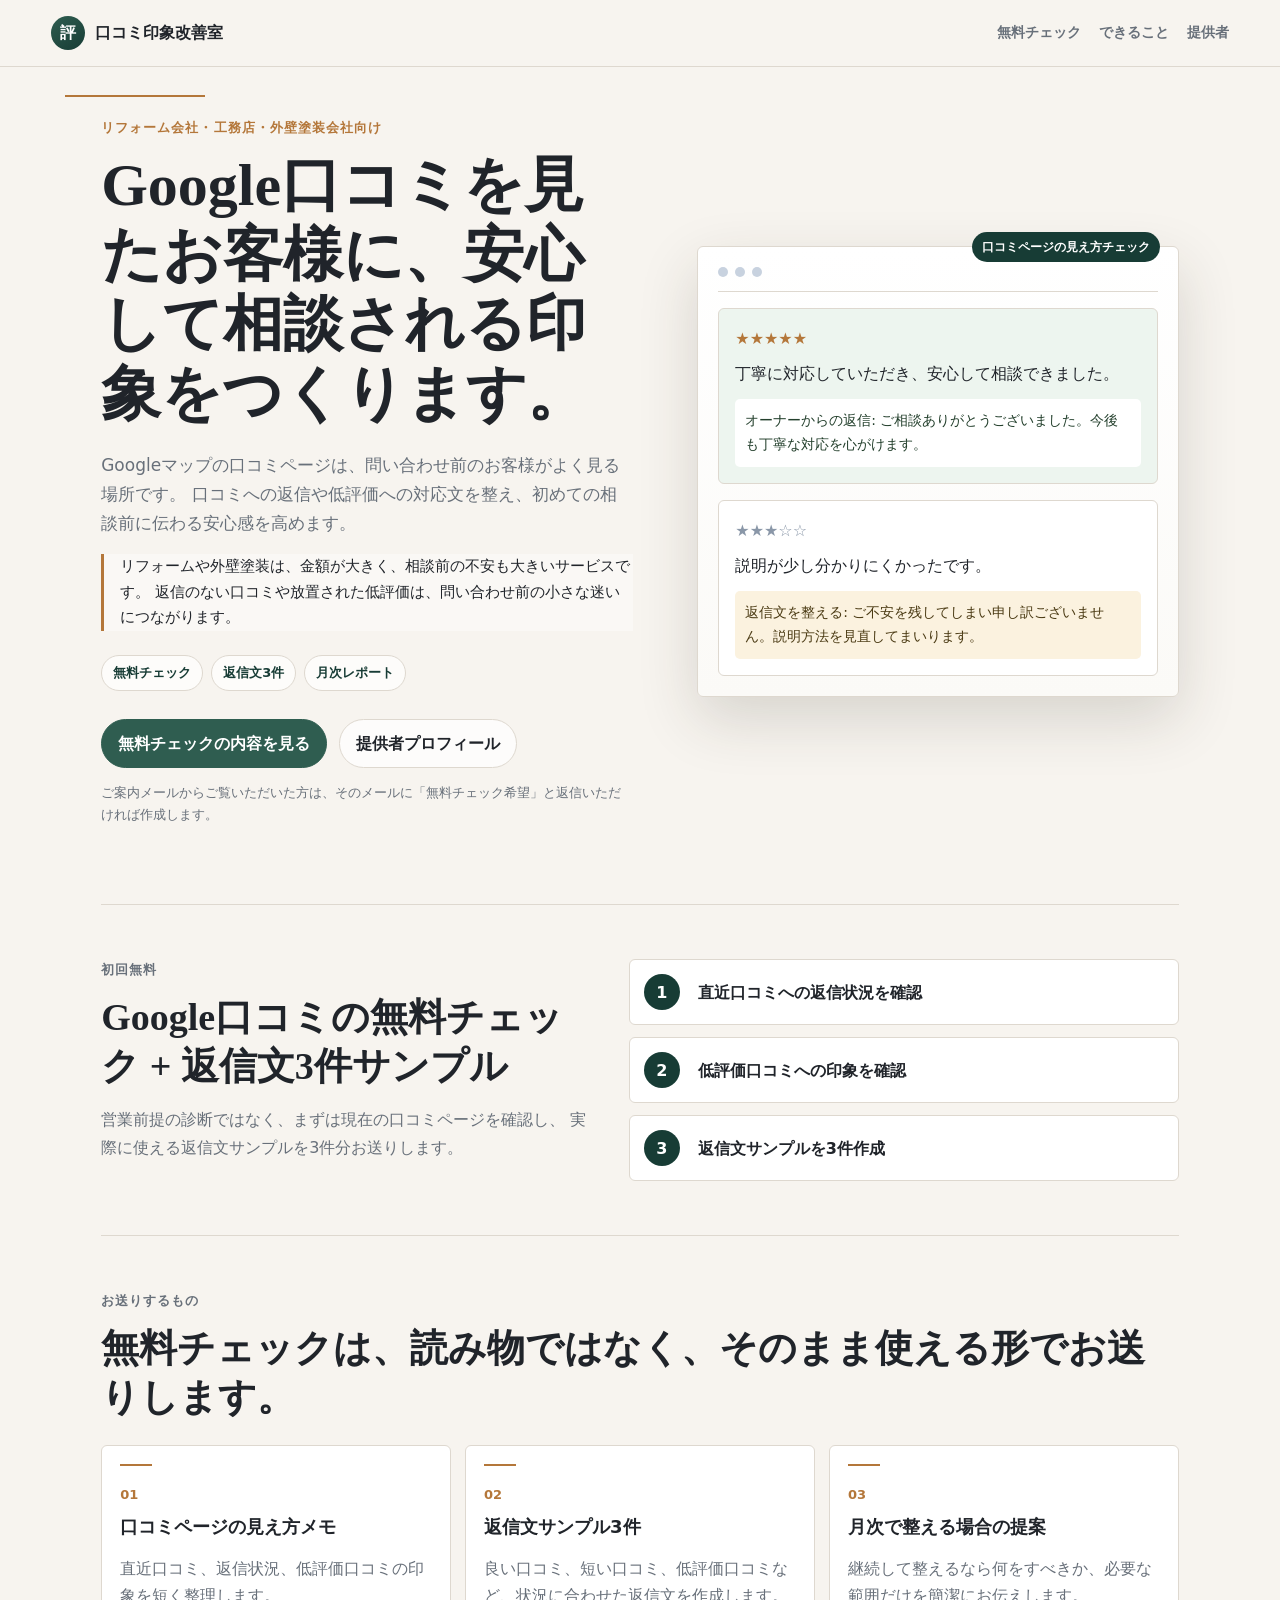
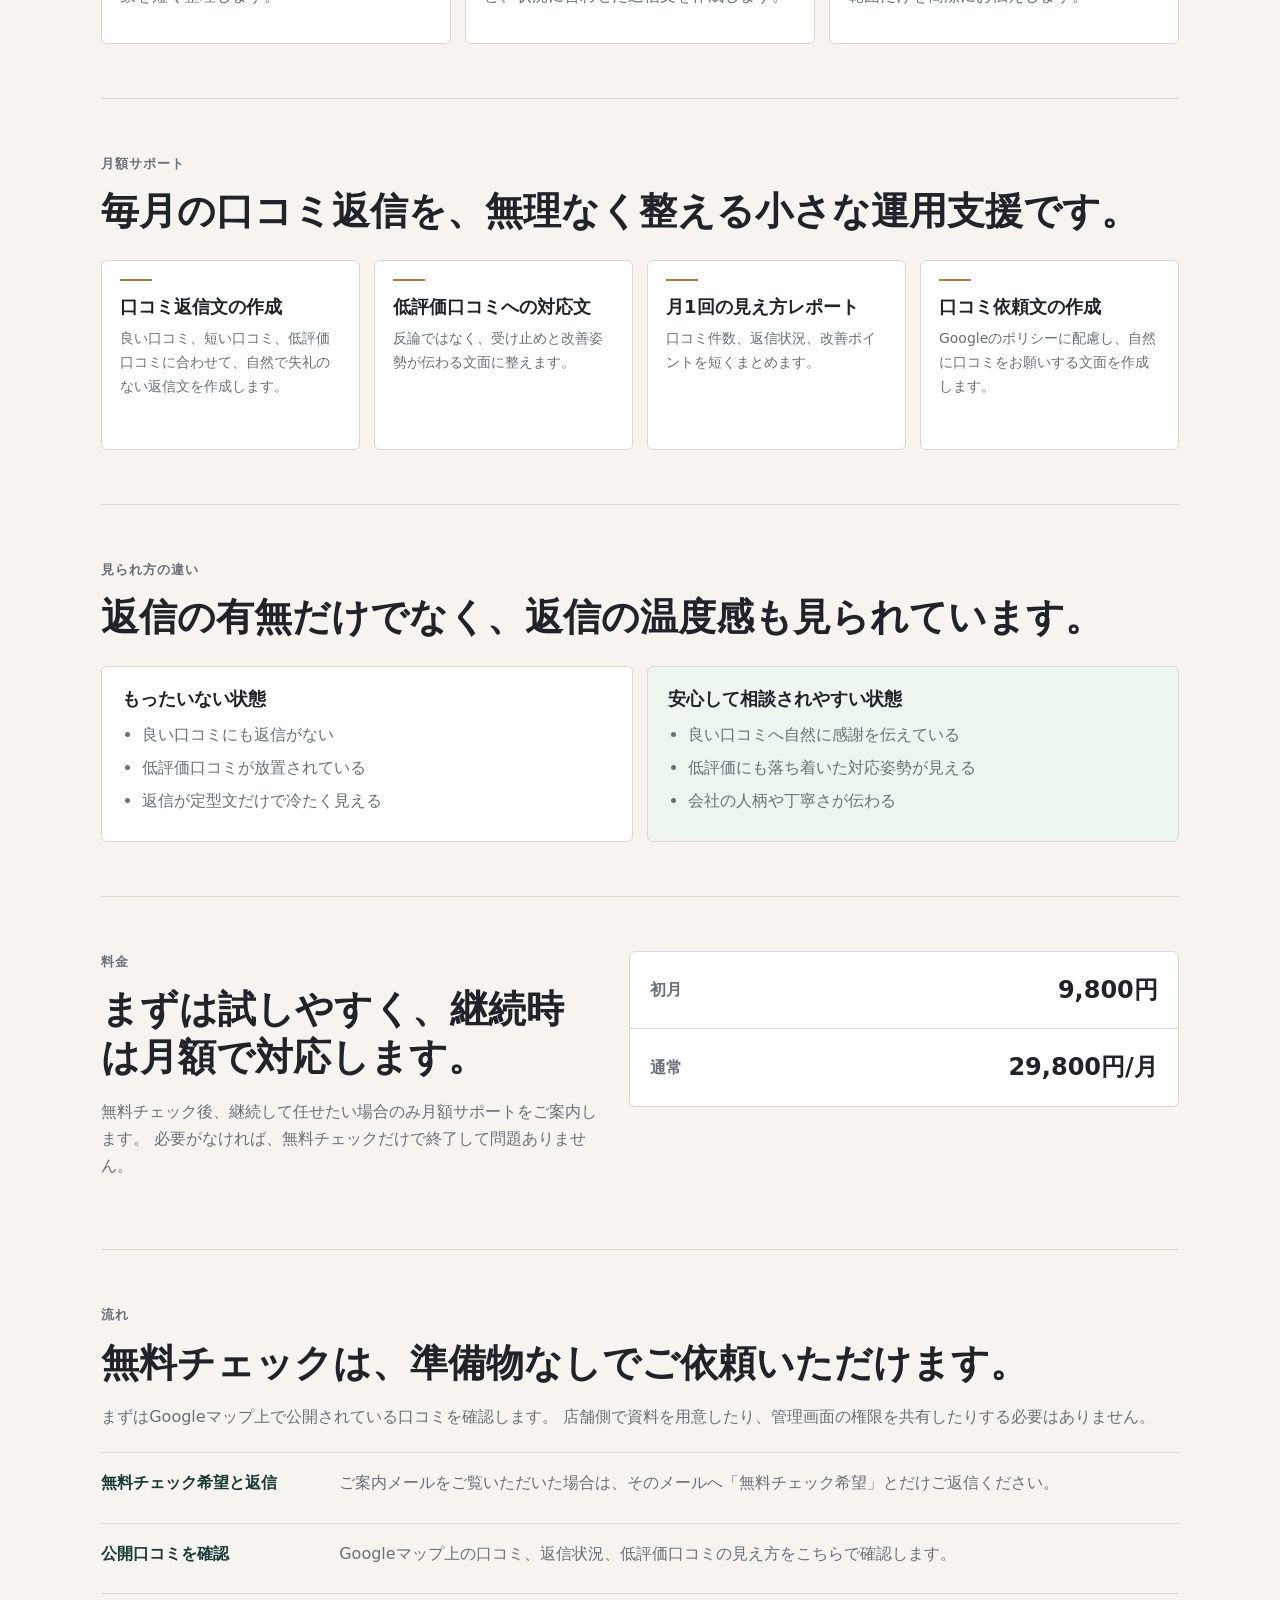
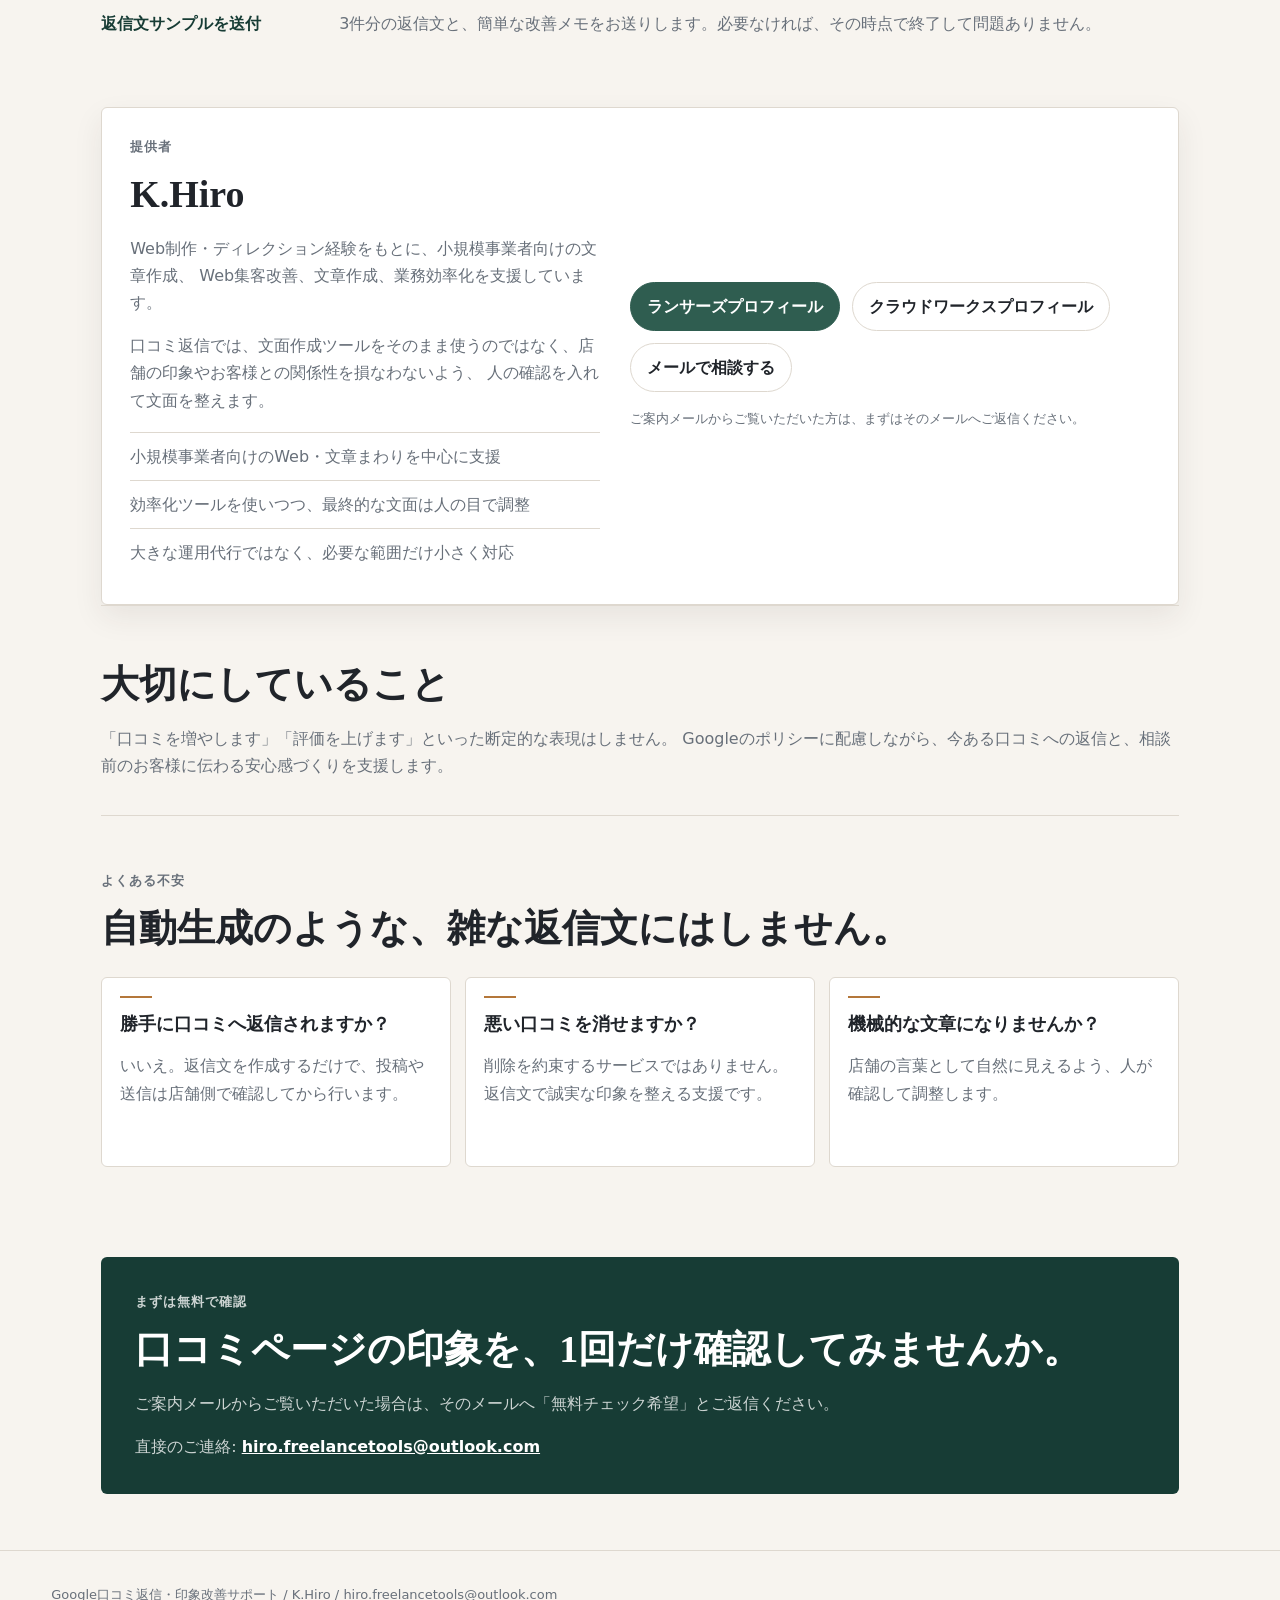
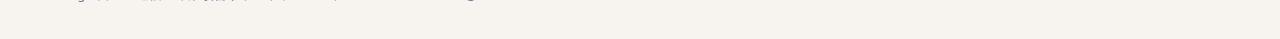
==== docs/index.html @ c5d6cf0b "Prepare MEO outreach landing page" ====
<!doctype html>
<html lang="ja">
<head>
  <meta charset="utf-8">
  <meta name="viewport" content="width=device-width, initial-scale=1">
  <title>Google口コミ返信・印象改善サポート | K.Hiro</title>
  <meta name="description" content="リフォーム会社・工務店向けに、Google口コミページの見え方チェックと口コミ返信文作成をサポートします。初回は無料チェックと返信文3件サンプル。">
  <link rel="stylesheet" href="./styles.css">
</head>
<body>
  <header class="site-header">
    <a class="brand" href="#top" aria-label="Google口コミ返信・印象改善サポート">
      <span class="brand-mark">評</span>
      <span>口コミ印象改善室</span>
    </a>
    <nav class="nav" aria-label="主要ナビゲーション">
      <a href="#offer">無料チェック</a>
      <a href="#service">できること</a>
      <a href="#profile">提供者</a>
    </nav>
  </header>

  <main id="top">
    <section class="hero">
      <div class="hero-copy">
        <p class="eyebrow">リフォーム会社・工務店・外壁塗装会社向け</p>
        <h1>Google口コミを見たお客様に、安心して相談される印象をつくります。</h1>
        <p class="lead">
          Googleマップの口コミページは、問い合わせ前のお客様がよく見る場所です。
          口コミへの返信や低評価への対応文を整え、初めての相談前に伝わる安心感を高めます。
        </p>
        <p class="industry-note">
          リフォームや外壁塗装は、金額が大きく、相談前の不安も大きいサービスです。
          返信のない口コミや放置された低評価は、問い合わせ前の小さな迷いにつながります。
        </p>
        <div class="proof-strip" aria-label="提供内容の要約">
          <span>無料チェック</span>
          <span>返信文3件</span>
          <span>月次レポート</span>
        </div>
        <div class="hero-actions">
          <a class="button primary" href="#offer">無料チェックの内容を見る</a>
          <a class="button secondary" href="#profile">提供者プロフィール</a>
        </div>
        <p class="microcopy">ご案内メールからご覧いただいた方は、そのメールに「無料チェック希望」と返信いただければ作成します。</p>
      </div>
      <figure class="visual" aria-label="口コミページ改善の流れ">
        <div class="visual-window">
          <div class="visual-label">口コミページの見え方チェック</div>
          <div class="window-bar">
            <span></span><span></span><span></span>
          </div>
          <div class="review-card strong">
            <div class="stars">★★★★★</div>
            <p>丁寧に対応していただき、安心して相談できました。</p>
            <div class="reply">オーナーからの返信: ご相談ありがとうございました。今後も丁寧な対応を心がけます。</div>
          </div>
          <div class="review-card">
            <div class="stars muted-stars">★★★☆☆</div>
            <p>説明が少し分かりにくかったです。</p>
            <div class="reply planned">返信文を整える: ご不安を残してしまい申し訳ございません。説明方法を見直してまいります。</div>
          </div>
        </div>
      </figure>
    </section>

    <section id="offer" class="section split">
      <div>
        <p class="eyebrow">初回無料</p>
        <h2>Google口コミの無料チェック + 返信文3件サンプル</h2>
        <p>
          営業前提の診断ではなく、まずは現在の口コミページを確認し、
          実際に使える返信文サンプルを3件分お送りします。
        </p>
      </div>
      <div class="steps" aria-label="無料チェックの内容">
        <div class="step">
          <span>1</span>
          <p>直近口コミへの返信状況を確認</p>
        </div>
        <div class="step">
          <span>2</span>
          <p>低評価口コミへの印象を確認</p>
        </div>
        <div class="step">
          <span>3</span>
          <p>返信文サンプルを3件作成</p>
        </div>
      </div>
    </section>

    <section class="section deliverables">
      <p class="eyebrow">お送りするもの</p>
      <h2>無料チェックは、読み物ではなく、そのまま使える形でお送りします。</h2>
      <div class="deliverable-list">
        <div class="deliverable">
          <span>01</span>
          <h3>口コミページの見え方メモ</h3>
          <p>直近口コミ、返信状況、低評価口コミの印象を短く整理します。</p>
        </div>
        <div class="deliverable">
          <span>02</span>
          <h3>返信文サンプル3件</h3>
          <p>良い口コミ、短い口コミ、低評価口コミなど、状況に合わせた返信文を作成します。</p>
        </div>
        <div class="deliverable">
          <span>03</span>
          <h3>月次で整える場合の提案</h3>
          <p>継続して整えるなら何をすべきか、必要な範囲だけを簡潔にお伝えします。</p>
        </div>
      </div>
    </section>

    <section id="service" class="section">
      <p class="eyebrow">月額サポート</p>
      <h2>毎月の口コミ返信を、無理なく整える小さな運用支援です。</h2>
      <div class="service-grid">
        <article>
          <h3>口コミ返信文の作成</h3>
          <p>良い口コミ、短い口コミ、低評価口コミに合わせて、自然で失礼のない返信文を作成します。</p>
        </article>
        <article>
          <h3>低評価口コミへの対応文</h3>
          <p>反論ではなく、受け止めと改善姿勢が伝わる文面に整えます。</p>
        </article>
        <article>
          <h3>月1回の見え方レポート</h3>
          <p>口コミ件数、返信状況、改善ポイントを短くまとめます。</p>
        </article>
        <article>
          <h3>口コミ依頼文の作成</h3>
          <p>Googleのポリシーに配慮し、自然に口コミをお願いする文面を作成します。</p>
        </article>
      </div>
    </section>

    <section class="section comparison">
      <p class="eyebrow">見られ方の違い</p>
      <h2>返信の有無だけでなく、返信の温度感も見られています。</h2>
      <div class="compare-grid">
        <div class="compare bad">
          <h3>もったいない状態</h3>
          <ul>
            <li>良い口コミにも返信がない</li>
            <li>低評価口コミが放置されている</li>
            <li>返信が定型文だけで冷たく見える</li>
          </ul>
        </div>
        <div class="compare good">
          <h3>安心して相談されやすい状態</h3>
          <ul>
            <li>良い口コミへ自然に感謝を伝えている</li>
            <li>低評価にも落ち着いた対応姿勢が見える</li>
            <li>会社の人柄や丁寧さが伝わる</li>
          </ul>
        </div>
      </div>
    </section>

    <section class="section pricing">
      <div>
        <p class="eyebrow">料金</p>
        <h2>まずは試しやすく、継続時は月額で対応します。</h2>
        <p>
          無料チェック後、継続して任せたい場合のみ月額サポートをご案内します。
          必要がなければ、無料チェックだけで終了して問題ありません。
        </p>
      </div>
      <div class="price-list">
        <div class="price-row">
          <span>初月</span>
          <strong>9,800円</strong>
        </div>
        <div class="price-row">
          <span>通常</span>
          <strong>29,800円/月</strong>
        </div>
      </div>
    </section>

    <section class="section process">
      <p class="eyebrow">流れ</p>
      <h2>無料チェックは、準備物なしでご依頼いただけます。</h2>
      <p>
        まずはGoogleマップ上で公開されている口コミを確認します。
        店舗側で資料を用意したり、管理画面の権限を共有したりする必要はありません。
      </p>
      <ol class="process-list">
        <li>
          <strong>無料チェック希望と返信</strong>
          <span>ご案内メールをご覧いただいた場合は、そのメールへ「無料チェック希望」とだけご返信ください。</span>
        </li>
        <li>
          <strong>公開口コミを確認</strong>
          <span>Googleマップ上の口コミ、返信状況、低評価口コミの見え方をこちらで確認します。</span>
        </li>
        <li>
          <strong>返信文サンプルを送付</strong>
          <span>3件分の返信文と、簡単な改善メモをお送りします。必要なければ、その時点で終了して問題ありません。</span>
        </li>
      </ol>
    </section>

    <section id="profile" class="section profile">
      <div>
        <p class="eyebrow">提供者</p>
        <h2>K.Hiro</h2>
        <p>
          Web制作・ディレクション経験をもとに、小規模事業者向けの文章作成、
          Web集客改善、文章作成、業務効率化を支援しています。
        </p>
        <p>
          口コミ返信では、文面作成ツールをそのまま使うのではなく、店舗の印象やお客様との関係性を損なわないよう、
          人の確認を入れて文面を整えます。
        </p>
        <ul class="profile-points">
          <li>小規模事業者向けのWeb・文章まわりを中心に支援</li>
          <li>効率化ツールを使いつつ、最終的な文面は人の目で調整</li>
          <li>大きな運用代行ではなく、必要な範囲だけ小さく対応</li>
        </ul>
      </div>
      <div class="profile-links">
        <a class="button primary" href="https://www.lancers.jp/profile/hirogue?ref=header_menu" target="_blank" rel="noreferrer">ランサーズプロフィール</a>
        <a class="button secondary" href="https://crowdworks.jp/public/employees/6026627?ref=login_header" target="_blank" rel="noreferrer">クラウドワークスプロフィール</a>
        <a class="button secondary" href="mailto:hiro.freelancetools@outlook.com">メールで相談する</a>
        <p class="profile-note">ご案内メールからご覧いただいた方は、まずはそのメールへご返信ください。</p>
      </div>
    </section>

    <section class="section note">
      <h2>大切にしていること</h2>
      <p>
        「口コミを増やします」「評価を上げます」といった断定的な表現はしません。
        Googleのポリシーに配慮しながら、今ある口コミへの返信と、相談前のお客様に伝わる安心感づくりを支援します。
      </p>
    </section>

    <section class="section faq">
      <p class="eyebrow">よくある不安</p>
      <h2>自動生成のような、雑な返信文にはしません。</h2>
      <div class="faq-grid">
        <article>
          <h3>勝手に口コミへ返信されますか？</h3>
          <p>いいえ。返信文を作成するだけで、投稿や送信は店舗側で確認してから行います。</p>
        </article>
        <article>
          <h3>悪い口コミを消せますか？</h3>
          <p>削除を約束するサービスではありません。返信文で誠実な印象を整える支援です。</p>
        </article>
        <article>
          <h3>機械的な文章になりませんか？</h3>
          <p>店舗の言葉として自然に見えるよう、人が確認して調整します。</p>
        </article>
      </div>
    </section>

    <section class="final-cta">
      <p class="eyebrow">まずは無料で確認</p>
      <h2>口コミページの印象を、1回だけ確認してみませんか。</h2>
      <p>ご案内メールからご覧いただいた場合は、そのメールへ「無料チェック希望」とご返信ください。</p>
      <p class="contact-line">直接のご連絡: <a href="mailto:hiro.freelancetools@outlook.com">hiro.freelancetools@outlook.com</a></p>
    </section>
  </main>

  <footer class="footer">
    <p>Google口コミ返信・印象改善サポート / K.Hiro / hiro.freelancetools@outlook.com</p>
  </footer>
</body>
</html>
---- docs/styles.css ----
:root {
  --ink: #20242a;
  --muted: #68707a;
  --line: #ded8cf;
  --panel: #ffffff;
  --bg: #f7f4ef;
  --brand: #2f5d50;
  --brand-dark: #173c35;
  --accent: #b4773a;
  --soft: #edf3ef;
  --ok: #edf5ef;
  --warn: #fbf2df;
}

* {
  box-sizing: border-box;
}

body {
  margin: 0;
  font-family: "BIZ UDPGothic", "Yu Gothic UI", "Yu Gothic", "Meiryo", system-ui, sans-serif;
  color: var(--ink);
  background: var(--bg);
  line-height: 1.7;
  font-feature-settings: "palt" 1;
}

a {
  color: inherit;
}

.site-header {
  position: sticky;
  top: 0;
  z-index: 10;
  display: flex;
  align-items: center;
  justify-content: space-between;
  gap: 24px;
  padding: 16px clamp(20px, 4vw, 56px);
  background: rgba(247, 244, 239, 0.95);
  border-bottom: 1px solid var(--line);
  backdrop-filter: blur(12px);
}

.brand {
  display: inline-flex;
  align-items: center;
  gap: 10px;
  color: var(--ink);
  font-weight: 700;
  text-decoration: none;
  letter-spacing: 0;
}

.brand-mark {
  display: inline-grid;
  place-items: center;
  width: 34px;
  height: 34px;
  border-radius: 50%;
  color: #fff;
  background: linear-gradient(145deg, var(--brand), var(--brand-dark));
  font-weight: 800;
}

.nav {
  display: flex;
  gap: 18px;
  font-size: 14px;
}

.nav a {
  color: var(--muted);
  text-decoration: none;
  font-weight: 700;
}

.nav a:hover {
  color: var(--brand);
}

main {
  max-width: 1180px;
  margin: 0 auto;
  padding: 0 clamp(20px, 4vw, 56px) 56px;
}

.hero {
  min-height: calc(100vh - 64px);
  display: grid;
  grid-template-columns: minmax(0, 1.05fr) minmax(320px, 0.95fr);
  align-items: center;
  gap: clamp(28px, 5vw, 70px);
  padding: 50px 0 78px;
  position: relative;
}

.hero::before {
  content: "";
  position: absolute;
  inset: 28px auto auto -36px;
  width: 140px;
  height: 2px;
  background: var(--accent);
}

.eyebrow {
  margin: 0 0 12px;
  color: var(--accent);
  font-size: 13px;
  font-weight: 800;
  letter-spacing: 0.08em;
  text-transform: uppercase;
}

h1,
h2,
h3,
p {
  overflow-wrap: anywhere;
}

h1 {
  margin: 0;
  max-width: 820px;
  font-family: "Yu Mincho", "BIZ UDMincho", "Hiragino Mincho ProN", serif;
  font-size: clamp(34px, 5vw, 60px);
  line-height: 1.16;
  font-weight: 700;
  letter-spacing: 0;
}

h2 {
  margin: 0 0 14px;
  font-family: "Yu Mincho", "BIZ UDMincho", "Hiragino Mincho ProN", serif;
  font-size: clamp(25px, 3.3vw, 38px);
  line-height: 1.28;
  font-weight: 700;
  letter-spacing: 0;
}

h3 {
  margin: 0 0 8px;
  font-size: 18px;
  line-height: 1.35;
}

.lead {
  max-width: 720px;
  margin: 22px 0 0;
  color: var(--muted);
  font-size: 17px;
}

.microcopy {
  max-width: 650px;
  margin: 14px 0 0;
  color: var(--muted);
  font-size: 13px;
}

.industry-note {
  max-width: 680px;
  margin: 16px 0 0;
  padding-left: 16px;
  border-left: 3px solid var(--accent);
  color: var(--ink);
  font-size: 15px;
  background: rgba(255, 255, 255, 0.36);
}

.proof-strip {
  display: flex;
  flex-wrap: wrap;
  gap: 8px;
  margin-top: 24px;
}

.proof-strip span {
  padding: 6px 11px;
  border: 1px solid var(--line);
  border-radius: 999px;
  color: var(--brand-dark);
  background: rgba(255, 255, 255, 0.72);
  font-size: 13px;
  font-weight: 800;
}

.hero-actions,
.profile-links {
  display: flex;
  flex-wrap: wrap;
  gap: 12px;
  margin-top: 28px;
}

.button {
  display: inline-flex;
  min-height: 44px;
  align-items: center;
  justify-content: center;
  padding: 10px 16px;
  border: 1px solid var(--line);
  border-radius: 999px;
  font-weight: 800;
  text-decoration: none;
}

.button.primary {
  color: #fff;
  background: var(--brand);
  border-color: var(--brand);
}

.button.secondary {
  background: rgba(255, 255, 255, 0.76);
}

.visual {
  margin: 0;
}

.visual-window {
  position: relative;
  padding: 20px;
  background: linear-gradient(180deg, #fff, #fbfaf7);
  border: 1px solid var(--line);
  border-radius: 6px;
  box-shadow: 0 22px 60px rgba(50, 42, 32, 0.16);
}

.visual-label {
  position: absolute;
  right: 18px;
  top: -15px;
  padding: 5px 10px;
  color: #fff;
  background: var(--brand-dark);
  border-radius: 999px;
  font-size: 12px;
  font-weight: 800;
}

.window-bar {
  display: flex;
  gap: 7px;
  padding-bottom: 14px;
  border-bottom: 1px solid var(--line);
}

.window-bar span {
  width: 10px;
  height: 10px;
  border-radius: 50%;
  background: #c8d2df;
}

.review-card {
  margin-top: 16px;
  padding: 16px;
  border: 1px solid var(--line);
  border-radius: 6px;
  background: #fff;
}

.review-card.strong {
  background: var(--ok);
}

.stars {
  color: var(--accent);
  font-weight: 900;
  letter-spacing: 0;
}

.muted-stars {
  color: #8a97a8;
}

.review-card p {
  margin: 8px 0 12px;
}

.reply {
  padding: 10px;
  border-radius: 5px;
  color: #24402d;
  background: #fff;
  font-size: 14px;
}

.reply.planned {
  background: var(--warn);
  color: #4a3a13;
}

.section {
  padding: 54px 0;
  border-top: 1px solid var(--line);
}

.split,
.pricing,
.profile {
  display: grid;
  grid-template-columns: minmax(0, 0.95fr) minmax(320px, 1.05fr);
  gap: 30px;
  align-items: start;
}

.section p {
  color: var(--muted);
}

.steps {
  display: grid;
  gap: 12px;
}

.step {
  display: grid;
  grid-template-columns: 42px minmax(0, 1fr);
  gap: 12px;
  align-items: center;
  padding: 14px;
  background: #fff;
  border: 1px solid var(--line);
  border-radius: 6px;
}

.step span {
  display: grid;
  place-items: center;
  width: 36px;
  height: 36px;
  border-radius: 50%;
  color: #fff;
  background: var(--brand-dark);
  font-weight: 900;
}

.step p {
  margin: 0;
  color: var(--ink);
  font-weight: 700;
}

.service-grid,
.deliverable-list,
.faq-grid {
  display: grid;
  grid-template-columns: repeat(4, minmax(0, 1fr));
  gap: 14px;
  margin-top: 24px;
}

.service-grid article,
.deliverable,
.faq-grid article {
  min-height: 190px;
  padding: 18px;
  background: #fff;
  border: 1px solid var(--line);
  border-radius: 6px;
  position: relative;
}

.service-grid article::before,
.deliverable::before,
.faq-grid article::before {
  content: "";
  display: block;
  width: 32px;
  height: 2px;
  margin-bottom: 14px;
  background: var(--accent);
}

.service-grid p {
  margin: 0;
  font-size: 14px;
}

.deliverable-list,
.faq-grid {
  grid-template-columns: repeat(3, minmax(0, 1fr));
}

.deliverable span {
  display: inline-block;
  margin-bottom: 8px;
  color: var(--accent);
  font-size: 13px;
  font-weight: 900;
}

.process-list {
  display: grid;
  gap: 10px;
  margin: 22px 0 0;
  padding: 0;
  list-style: none;
}

.process-list li {
  display: grid;
  grid-template-columns: 220px minmax(0, 1fr);
  gap: 18px;
  padding: 16px 0;
  border-top: 1px solid var(--line);
}

.process-list strong {
  color: var(--brand-dark);
}

.process-list span {
  color: var(--muted);
}

.compare-grid {
  display: grid;
  grid-template-columns: 1fr 1fr;
  gap: 14px;
  margin-top: 24px;
}

.compare {
  padding: 20px;
  background: #fff;
  border: 1px solid var(--line);
  border-radius: 6px;
}

.compare.good {
  background: var(--ok);
}

.compare.bad {
  background: #fff;
}

.compare ul {
  margin: 10px 0 0;
  padding-left: 1.25em;
  color: var(--muted);
}

.compare li {
  margin: 6px 0;
}

.price-list {
  background: #fff;
  border: 1px solid var(--line);
  border-radius: 6px;
  overflow: hidden;
}

.price-row {
  display: flex;
  align-items: center;
  justify-content: space-between;
  gap: 16px;
  padding: 18px 20px;
  border-bottom: 1px solid var(--line);
}

.price-row:last-child {
  border-bottom: 0;
}

.price-row span {
  color: var(--muted);
  font-weight: 700;
}

.price-row strong {
  font-size: 24px;
}

.profile {
  background: #fff;
  border: 1px solid var(--line);
  border-radius: 6px;
  padding: 28px;
  box-shadow: 0 12px 30px rgba(50, 42, 32, 0.08);
}

.profile .profile-links {
  align-self: center;
  margin-top: 0;
}

.profile-note {
  width: 100%;
  margin: 4px 0 0;
  color: var(--muted);
  font-size: 13px;
}

.profile-points {
  margin: 18px 0 0;
  padding: 0;
  list-style: none;
}

.profile-points li {
  padding: 10px 0;
  border-top: 1px solid var(--line);
  color: var(--muted);
}

.note {
  padding-bottom: 20px;
}

.footer {
  border-top: 1px solid var(--line);
  padding: 20px clamp(20px, 4vw, 56px);
  color: var(--muted);
  font-size: 13px;
}

.final-cta {
  margin-top: 36px;
  padding: 34px;
  color: #fff;
  background: var(--brand-dark);
  border-radius: 6px;
}

.final-cta .eyebrow,
.final-cta p {
  color: rgba(255, 255, 255, 0.78);
}

.final-cta h2 {
  color: #fff;
}

.final-cta a {
  color: #fff;
  font-weight: 800;
}

.contact-line {
  margin-bottom: 0;
}

@media (max-width: 880px) {
  .site-header {
    position: static;
    align-items: flex-start;
    flex-direction: column;
  }

  .hero,
  .split,
  .pricing,
  .profile {
    grid-template-columns: 1fr;
  }

  .hero {
    min-height: auto;
    padding-top: 36px;
  }

  .service-grid {
    grid-template-columns: 1fr 1fr;
  }

  .deliverable-list,
  .faq-grid {
    grid-template-columns: 1fr;
  }

  .process-list li {
    grid-template-columns: 1fr;
    gap: 4px;
  }

  .compare-grid {
    grid-template-columns: 1fr;
  }
}

@media (max-width: 560px) {
  .nav {
    flex-wrap: wrap;
  }

  .service-grid {
    grid-template-columns: 1fr;
  }

  .price-row {
    align-items: flex-start;
    flex-direction: column;
  }
}
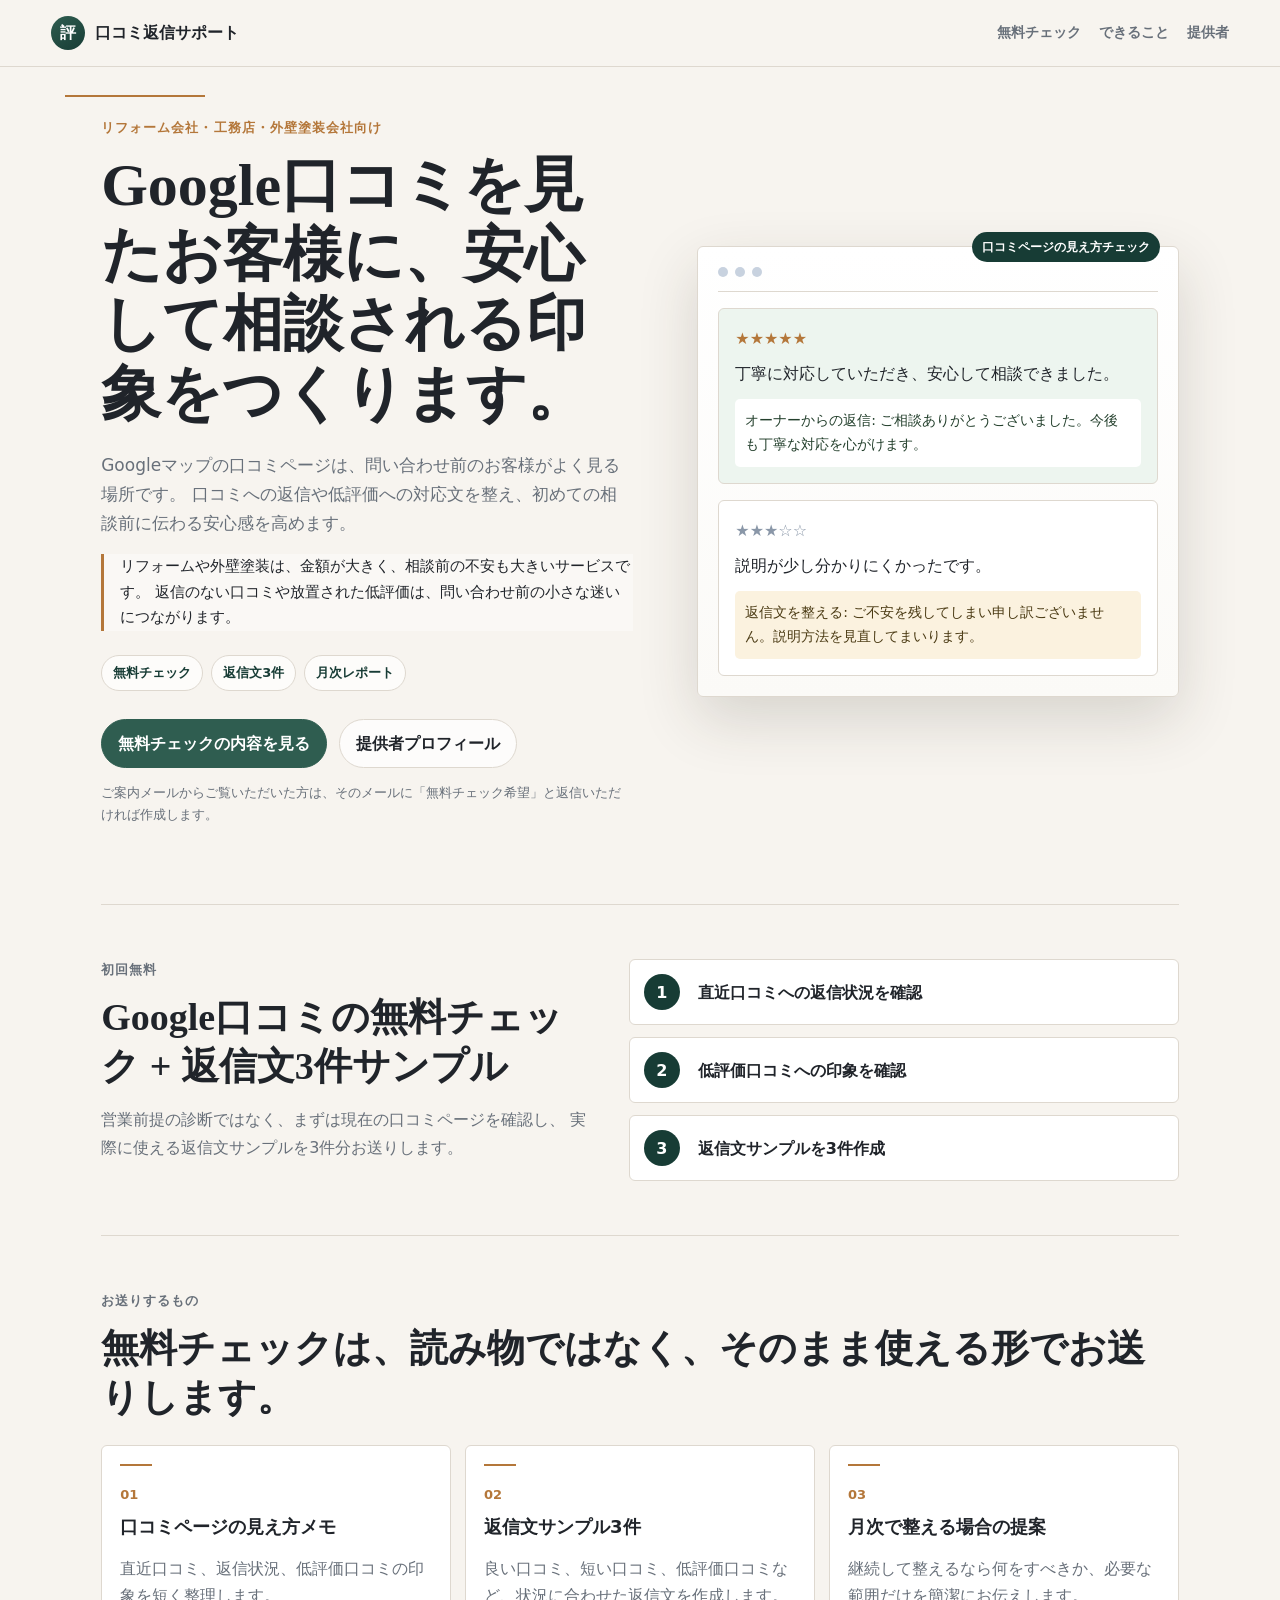
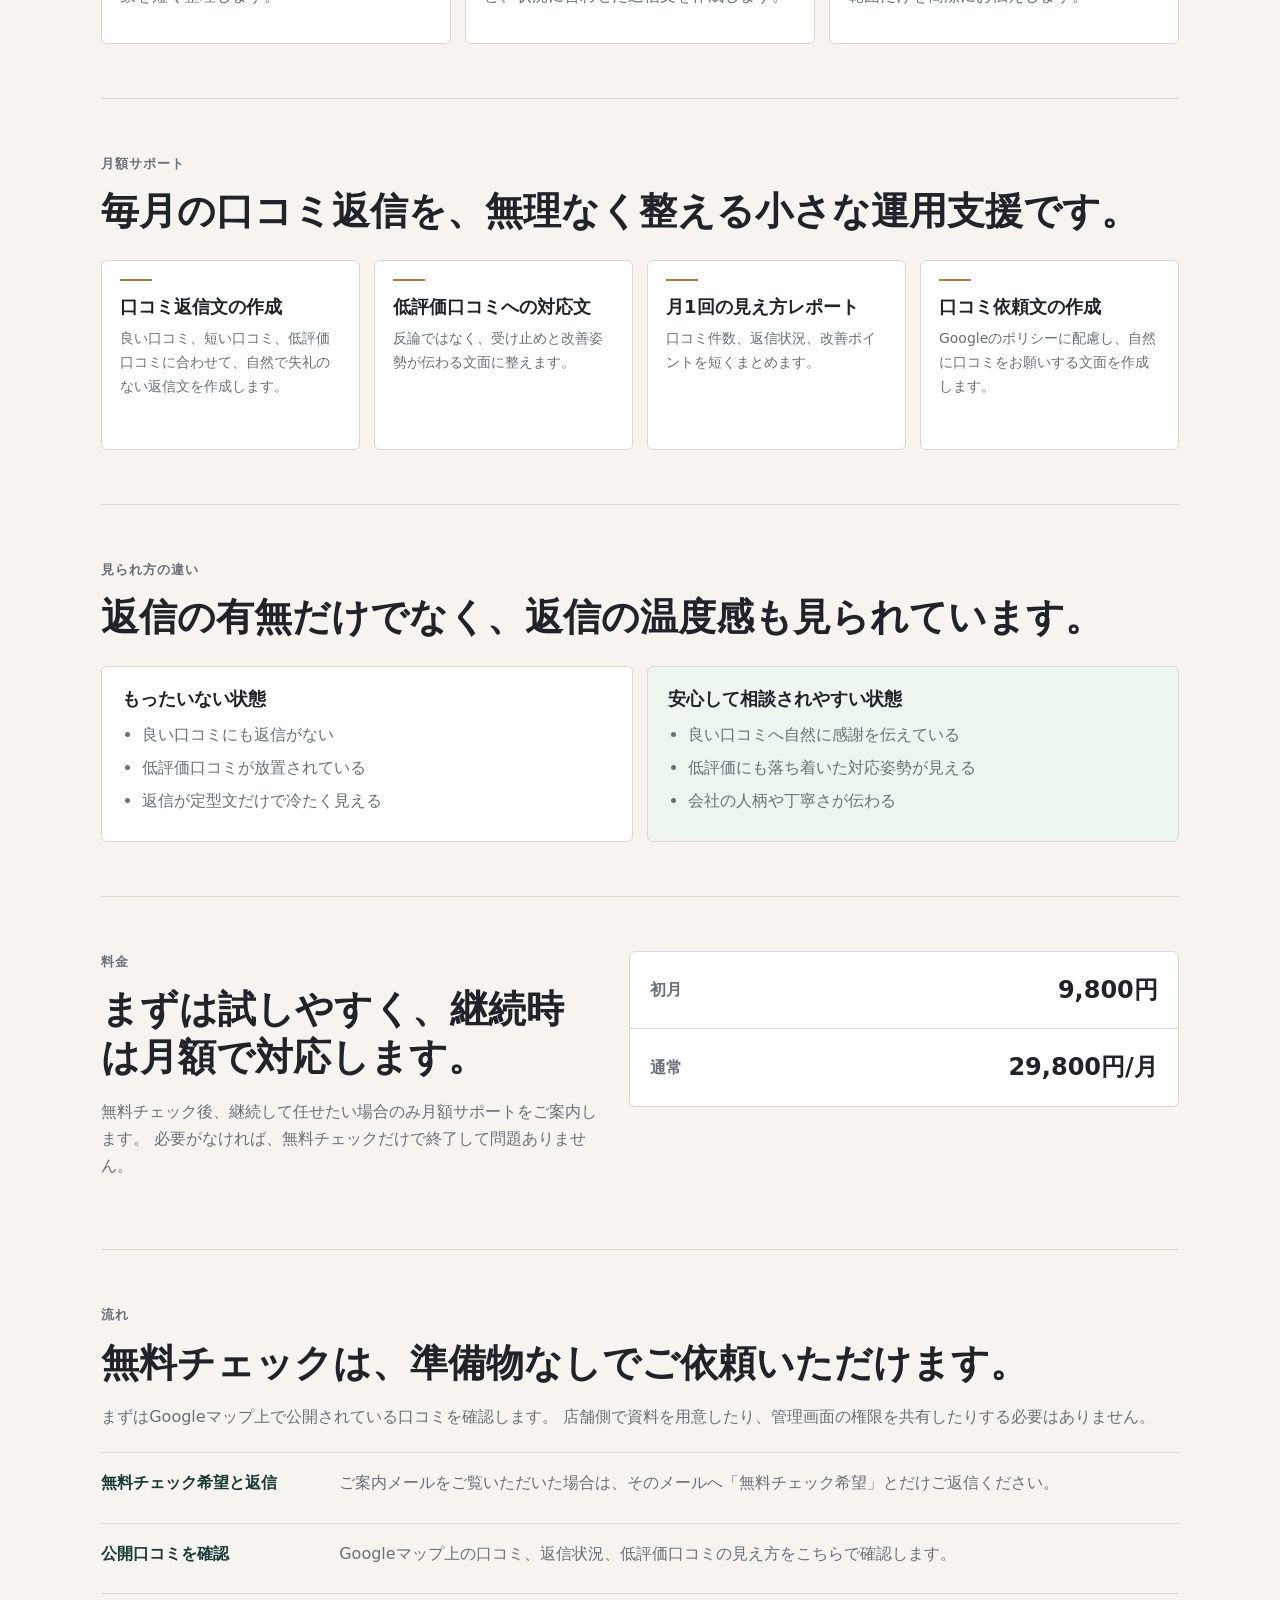
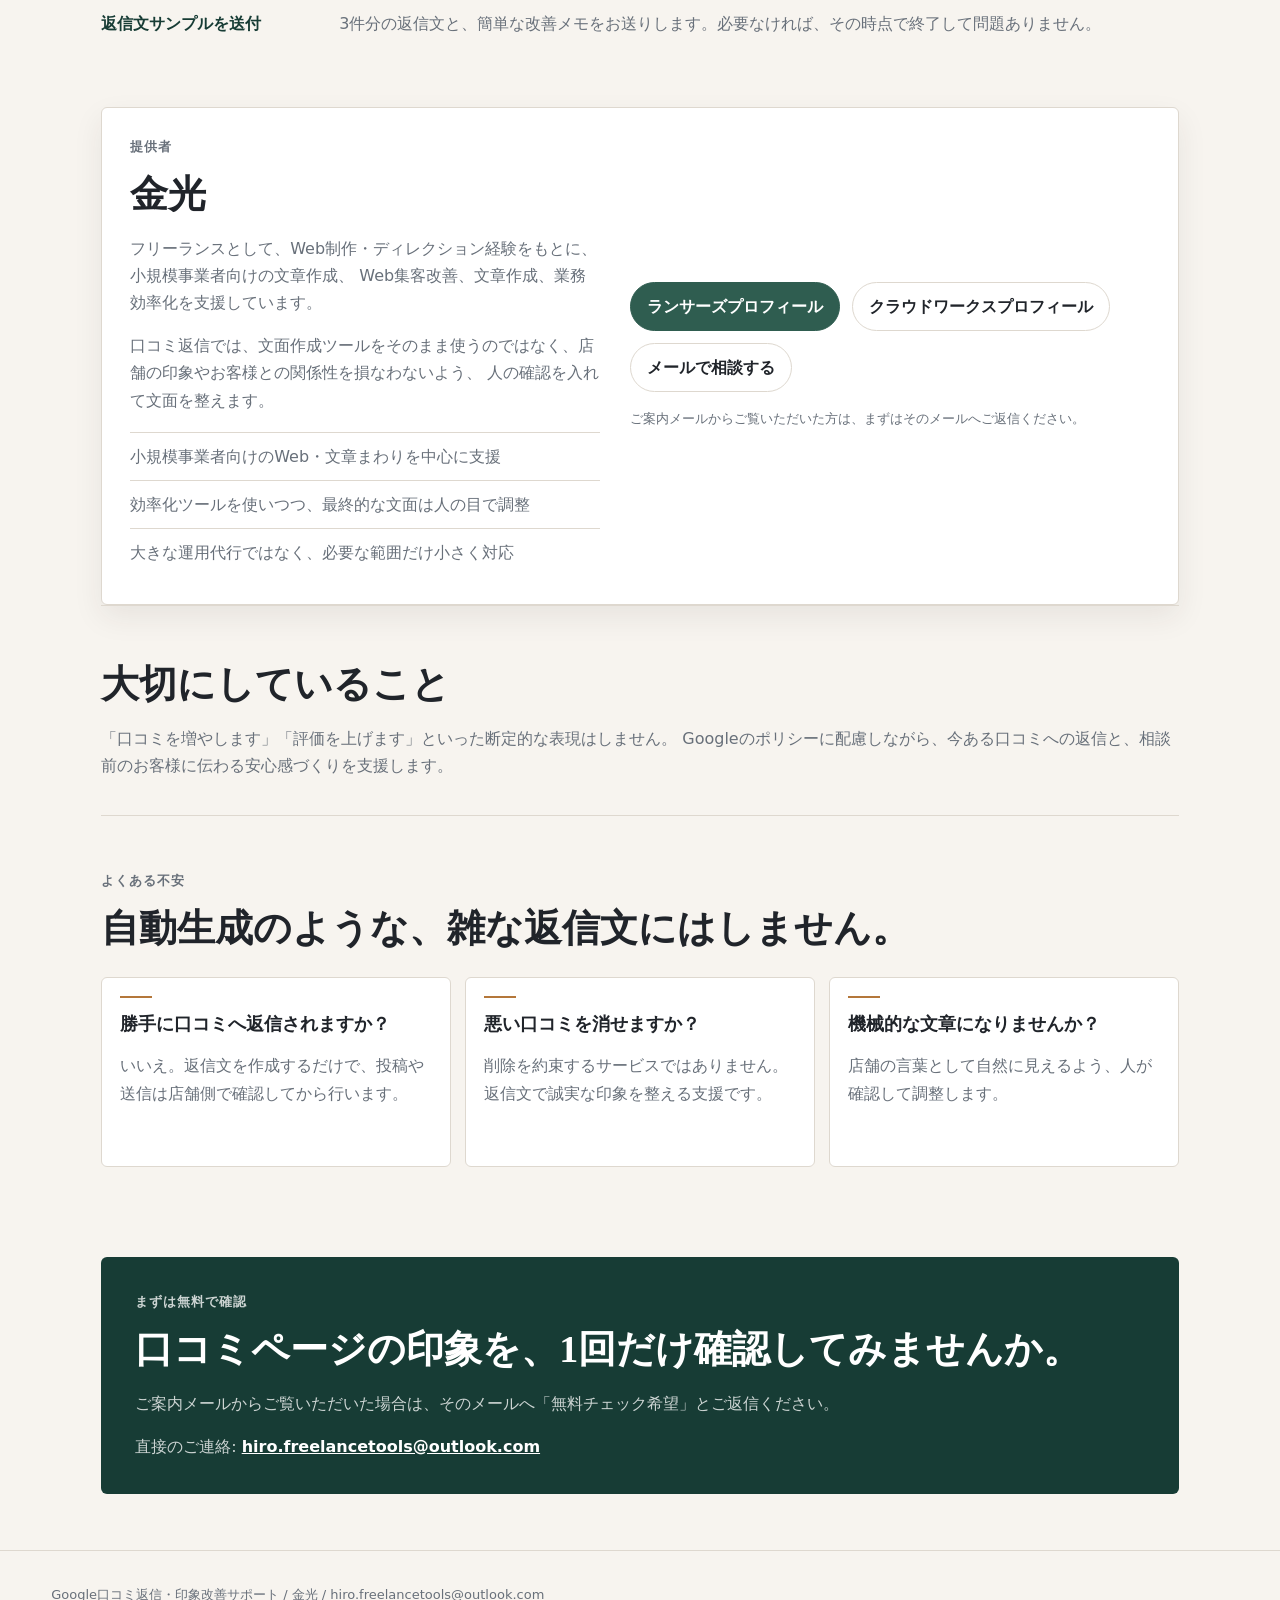
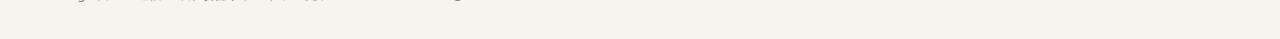
==== commit 2fa18f7e: "Update public identity to Kanemitsu" ====
--- a/docs/index.html
+++ b/docs/index.html
@@ -3,7 +3,7 @@
 <head>
   <meta charset="utf-8">
   <meta name="viewport" content="width=device-width, initial-scale=1">
-  <title>Google口コミ返信・印象改善サポート | K.Hiro</title>
+  <title>Google口コミ返信・印象改善サポート | 金光</title>
   <meta name="description" content="リフォーム会社・工務店向けに、Google口コミページの見え方チェックと口コミ返信文作成をサポートします。初回は無料チェックと返信文3件サンプル。">
   <link rel="stylesheet" href="./styles.css">
 </head>
@@ -11,7 +11,7 @@
   <header class="site-header">
     <a class="brand" href="#top" aria-label="Google口コミ返信・印象改善サポート">
       <span class="brand-mark">評</span>
-      <span>口コミ印象改善室</span>
+      <span>口コミ返信サポート</span>
     </a>
     <nav class="nav" aria-label="主要ナビゲーション">
       <a href="#offer">無料チェック</a>
@@ -204,9 +204,9 @@
     <section id="profile" class="section profile">
       <div>
         <p class="eyebrow">提供者</p>
-        <h2>K.Hiro</h2>
-        <p>
-          Web制作・ディレクション経験をもとに、小規模事業者向けの文章作成、
+        <h2>金光</h2>
+        <p>
+          フリーランスとして、Web制作・ディレクション経験をもとに、小規模事業者向けの文章作成、
           Web集客改善、文章作成、業務効率化を支援しています。
         </p>
         <p>
@@ -263,7 +263,7 @@
   </main>
 
   <footer class="footer">
-    <p>Google口コミ返信・印象改善サポート / K.Hiro / hiro.freelancetools@outlook.com</p>
+    <p>Google口コミ返信・印象改善サポート / 金光 / hiro.freelancetools@outlook.com</p>
   </footer>
 </body>
 </html>
